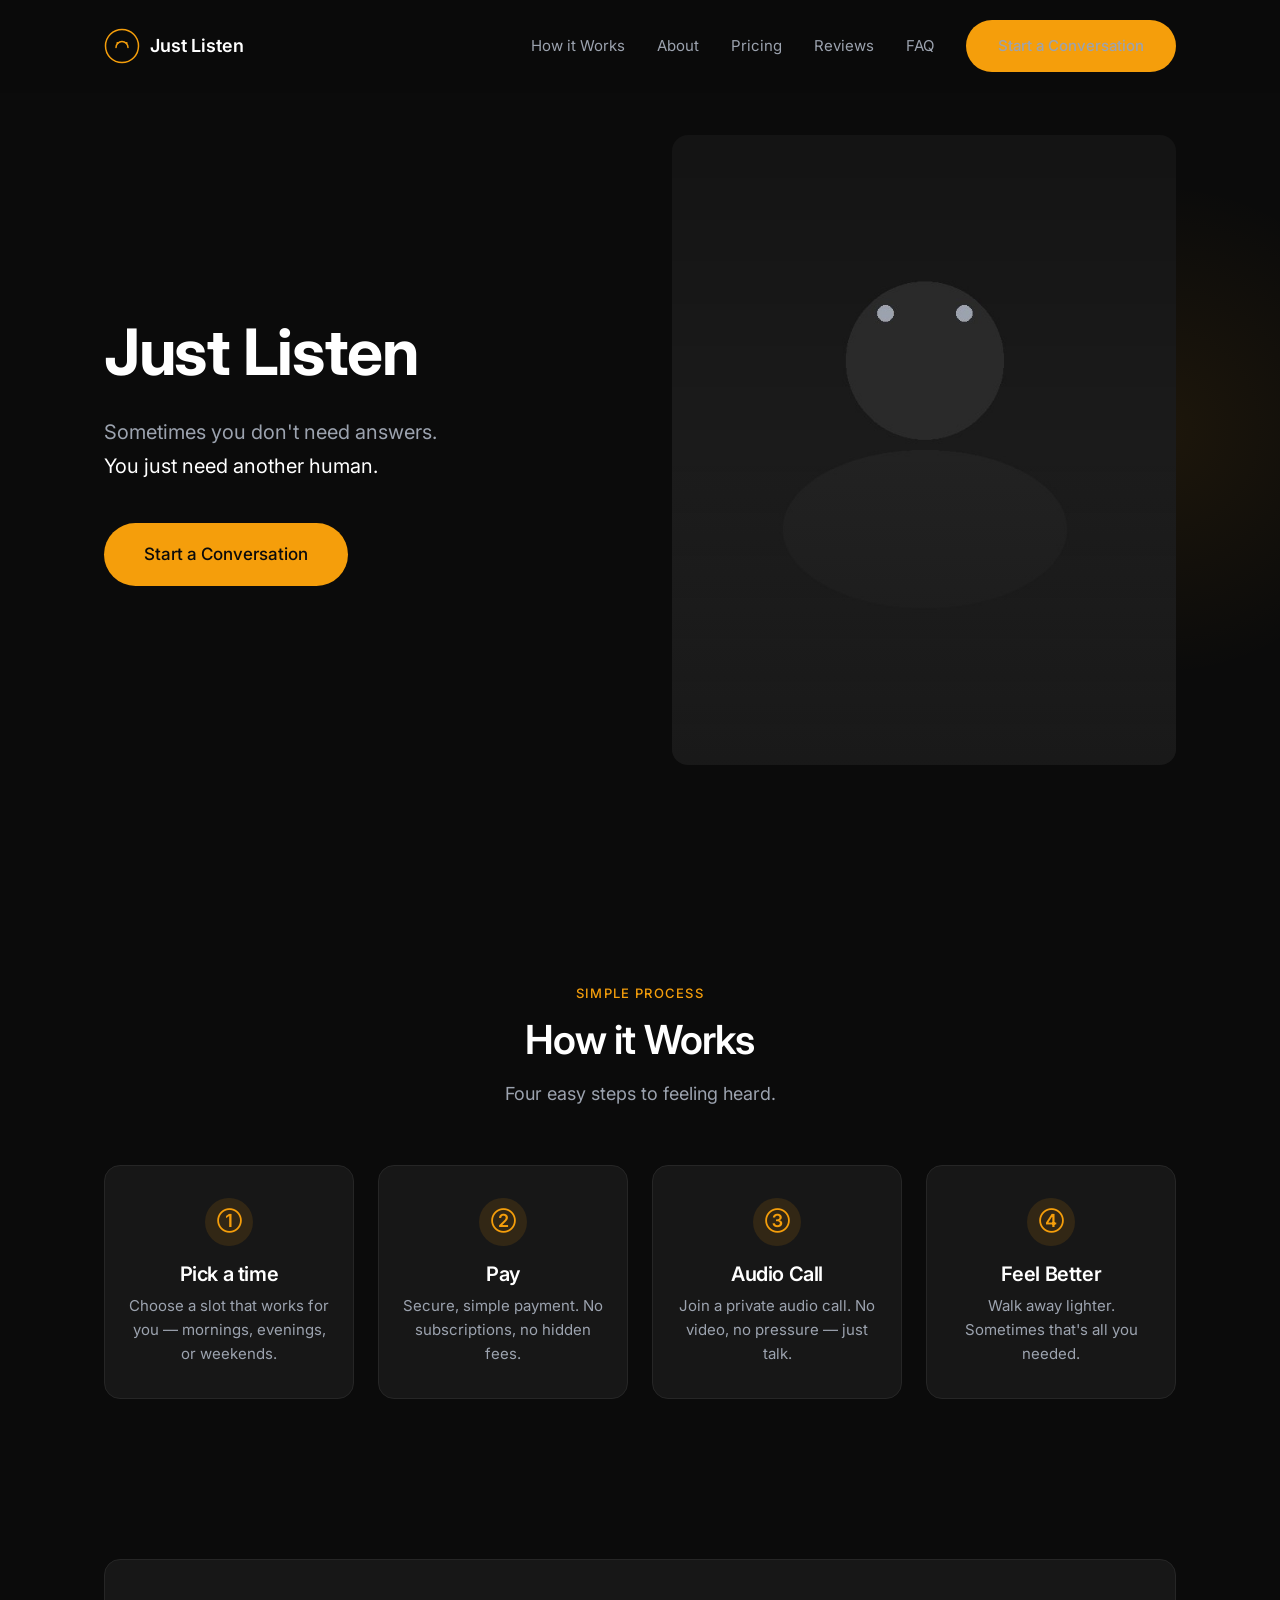
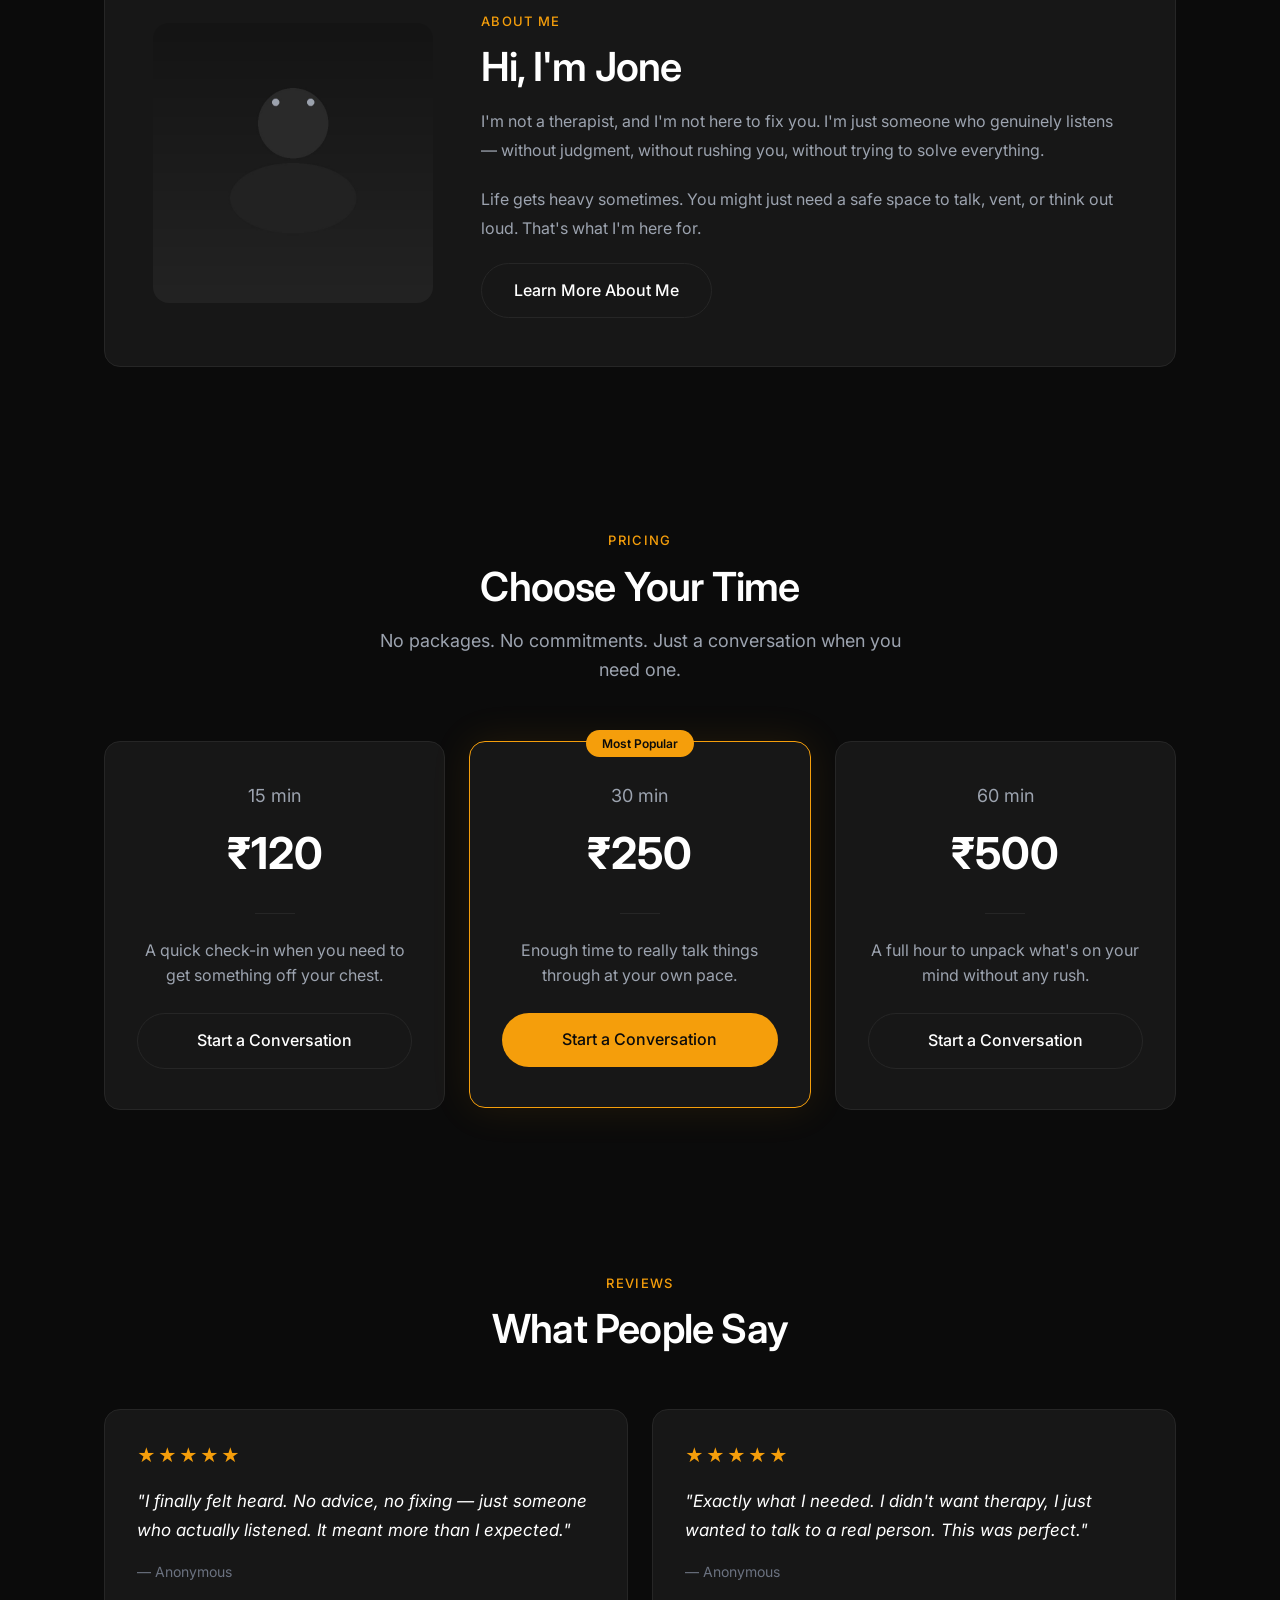
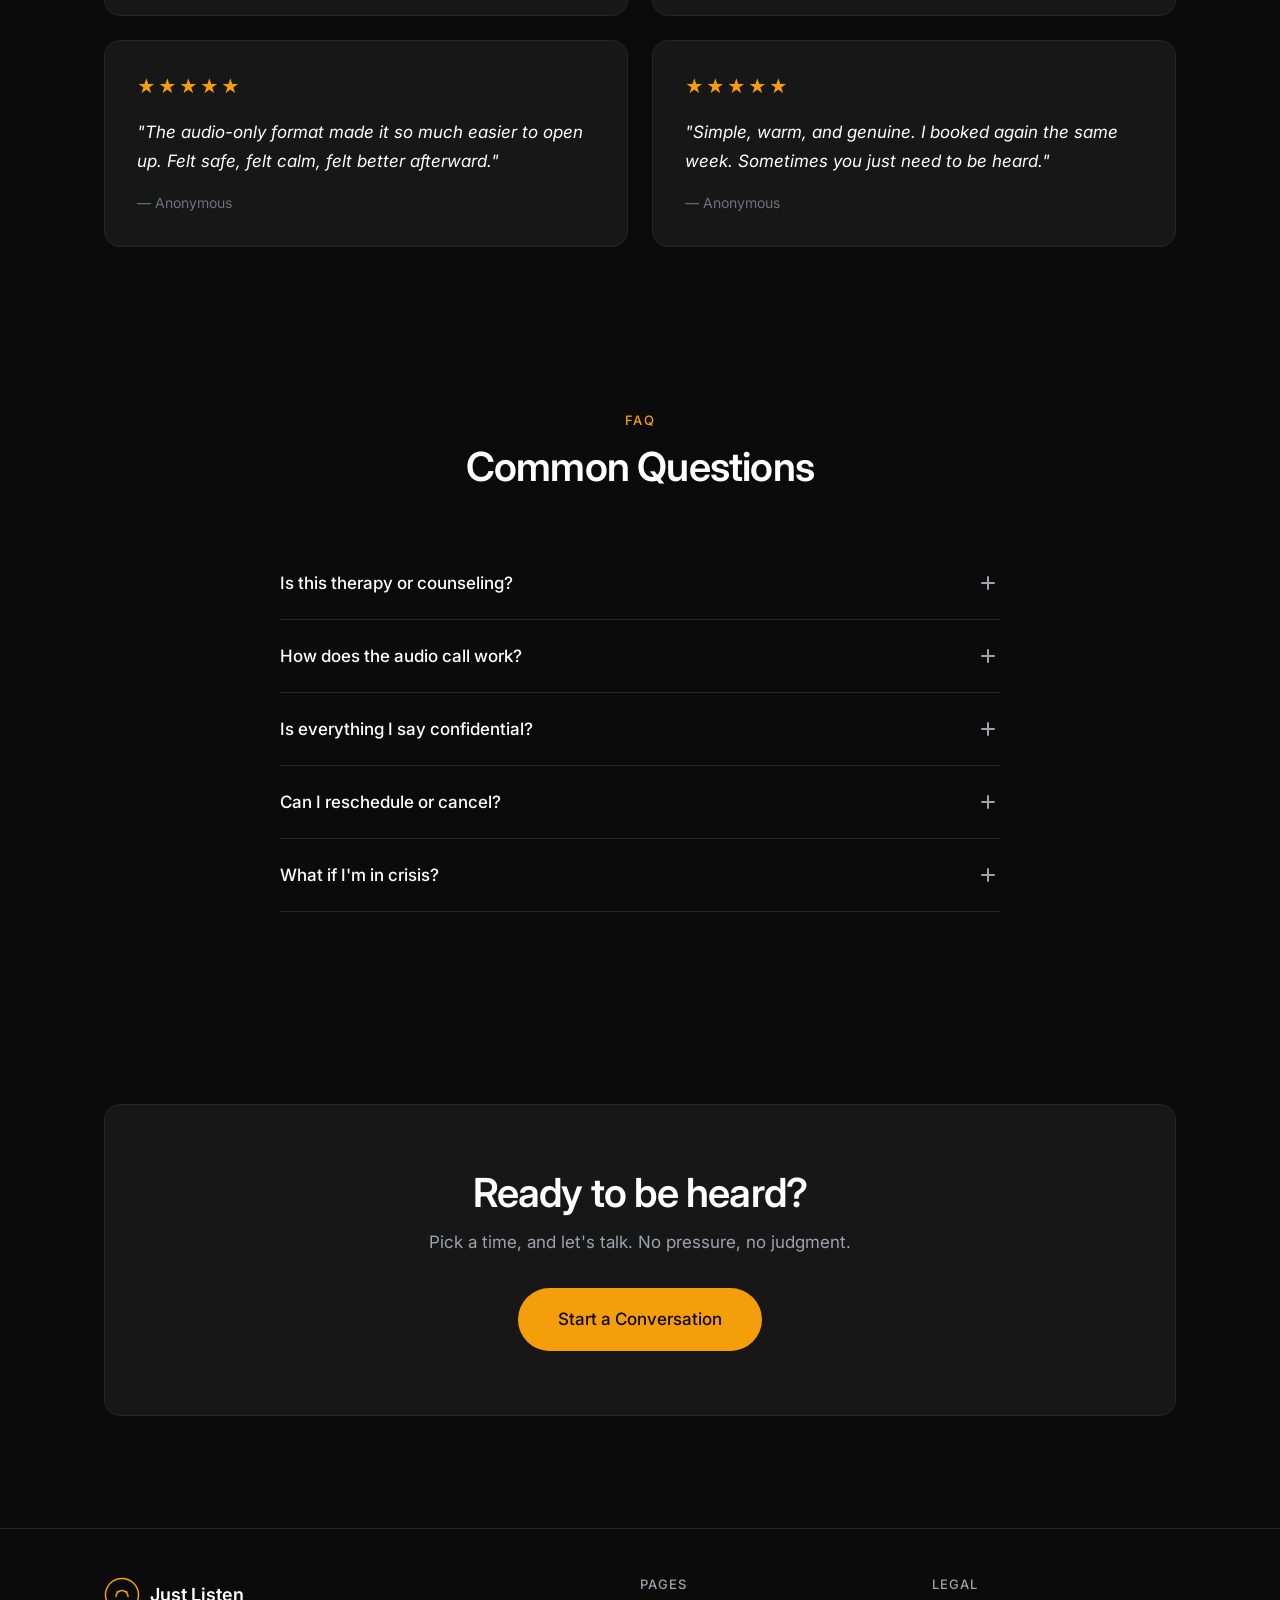
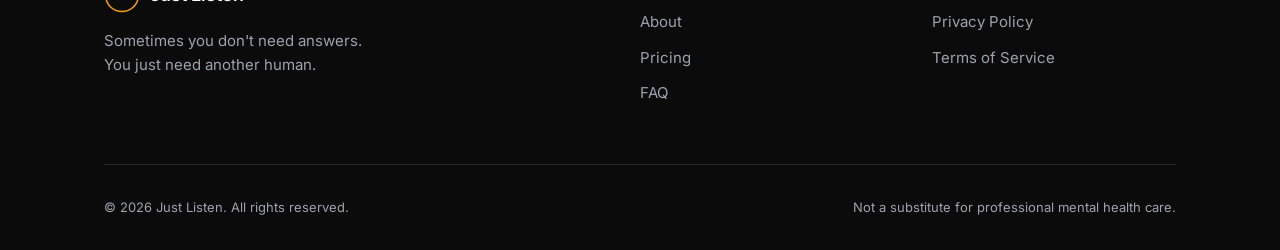
==== index.html @ e8fbe74f "Add files via upload" ====
<!DOCTYPE html>
<html lang="en">
<head>
  <meta charset="UTF-8">
  <meta name="viewport" content="width=device-width, initial-scale=1.0">
  <meta name="description" content="Just Listen — Sometimes you don't need answers. You just need another human. Book a conversation today.">
  <title>Just Listen — Start a Conversation</title>
  <link rel="icon" href="favicon.ico" type="image/x-icon">
  <link rel="preconnect" href="https://fonts.googleapis.com">
  <link rel="preconnect" href="https://fonts.gstatic.com" crossorigin>
  <link href="https://fonts.googleapis.com/css2?family=Inter:wght@400;500;600;700&display=swap" rel="stylesheet">
  <link rel="stylesheet" href="css/style.css">
  <link rel="stylesheet" href="css/mobile.css">
</head>
<body>

  <!-- Header -->
  <header class="site-header">
    <div class="container header-inner">
      <a href="index.html" class="logo">
        <img src="images/logo.svg" alt="Just Listen logo">
        Just Listen
      </a>
      <button class="nav-toggle" aria-label="Toggle navigation">
        <span></span>
        <span></span>
        <span></span>
      </button>
      <nav class="nav-links">
        <a href="#how-it-works">How it Works</a>
        <a href="#about">About</a>
        <a href="#pricing">Pricing</a>
        <a href="#reviews">Reviews</a>
        <a href="#faq">FAQ</a>
        <a href="#pricing" class="btn btn-primary">Start a Conversation</a>
      </nav>
    </div>
  </header>
  <div class="nav-overlay"></div>

  <!-- Hero -->
  <section class="hero">
    <div class="hero-glow"></div>
    <div class="container hero-inner">
      <div class="hero-content">
        <h1>Just Listen</h1>
        <p class="hero-tagline">
          Sometimes you don't need answers.<br>
          <em>You just need another human.</em>
        </p>
        <a href="#pricing" class="btn btn-primary btn-lg">Start a Conversation</a>
      </div>
      <div class="hero-image">
        <img src="images/hero.jpg" alt="Jone — ready to listen" onerror="this.src='images/hero.svg'">
      </div>
    </div>
  </section>

  <!-- How It Works -->
  <section id="how-it-works">
    <div class="container">
      <div class="section-header">
        <span class="section-label">Simple Process</span>
        <h2>How it Works</h2>
        <p class="section-subtitle">Four easy steps to feeling heard.</p>
      </div>
      <div class="steps">
        <div class="step">
          <div class="step-number">①</div>
          <h3>Pick a time</h3>
          <p>Choose a slot that works for you — mornings, evenings, or weekends.</p>
        </div>
        <div class="step-arrow">↓</div>
        <div class="step">
          <div class="step-number">②</div>
          <h3>Pay</h3>
          <p>Secure, simple payment. No subscriptions, no hidden fees.</p>
        </div>
        <div class="step-arrow">↓</div>
        <div class="step">
          <div class="step-number">③</div>
          <h3>Audio Call</h3>
          <p>Join a private audio call. No video, no pressure — just talk.</p>
        </div>
        <div class="step-arrow">↓</div>
        <div class="step">
          <div class="step-number">④</div>
          <h3>Feel Better</h3>
          <p>Walk away lighter. Sometimes that's all you needed.</p>
        </div>
      </div>
    </div>
  </section>

  <!-- About -->
  <section id="about">
    <div class="container">
      <div class="about-preview">
        <div class="about-photo">
          <img src="images/hero.jpg" alt="Jone" onerror="this.src='images/hero.svg'">
        </div>
        <div class="about-text">
          <span class="section-label">About Me</span>
          <h2>Hi, I'm Jone</h2>
          <p>I'm not a therapist, and I'm not here to fix you. I'm just someone who genuinely listens — without judgment, without rushing you, without trying to solve everything.</p>
          <p>Life gets heavy sometimes. You might just need a safe space to talk, vent, or think out loud. That's what I'm here for.</p>
          <a href="about.html" class="btn btn-outline">Learn More About Me</a>
        </div>
      </div>
    </div>
  </section>

  <!-- Pricing -->
  <section id="pricing">
    <div class="container">
      <div class="section-header">
        <span class="section-label">Pricing</span>
        <h2>Choose Your Time</h2>
        <p class="section-subtitle">No packages. No commitments. Just a conversation when you need one.</p>
      </div>
      <div class="pricing-grid">
        <div class="pricing-card">
          <p class="pricing-duration">15 min</p>
          <p class="pricing-amount">₹120</p>
          <div class="pricing-divider"></div>
          <p>A quick check-in when you need to get something off your chest.</p>
          <a href="#" class="btn btn-outline">Start a Conversation</a>
        </div>
        <div class="pricing-card featured">
          <span class="pricing-badge">Most Popular</span>
          <p class="pricing-duration">30 min</p>
          <p class="pricing-amount">₹250</p>
          <div class="pricing-divider"></div>
          <p>Enough time to really talk things through at your own pace.</p>
          <a href="#" class="btn btn-primary">Start a Conversation</a>
        </div>
        <div class="pricing-card">
          <p class="pricing-duration">60 min</p>
          <p class="pricing-amount">₹500</p>
          <div class="pricing-divider"></div>
          <p>A full hour to unpack what's on your mind without any rush.</p>
          <a href="#" class="btn btn-outline">Start a Conversation</a>
        </div>
      </div>
    </div>
  </section>

  <!-- Reviews -->
  <section id="reviews">
    <div class="container">
      <div class="section-header">
        <span class="section-label">Reviews</span>
        <h2>What People Say</h2>
      </div>
      <div class="reviews-grid">
        <div class="review-card">
          <div class="review-stars">★★★★★</div>
          <p class="review-text">"I finally felt heard. No advice, no fixing — just someone who actually listened. It meant more than I expected."</p>
          <p class="review-author">— Anonymous</p>
        </div>
        <div class="review-card">
          <div class="review-stars">★★★★★</div>
          <p class="review-text">"Exactly what I needed. I didn't want therapy, I just wanted to talk to a real person. This was perfect."</p>
          <p class="review-author">— Anonymous</p>
        </div>
        <div class="review-card">
          <div class="review-stars">★★★★★</div>
          <p class="review-text">"The audio-only format made it so much easier to open up. Felt safe, felt calm, felt better afterward."</p>
          <p class="review-author">— Anonymous</p>
        </div>
        <div class="review-card">
          <div class="review-stars">★★★★★</div>
          <p class="review-text">"Simple, warm, and genuine. I booked again the same week. Sometimes you just need to be heard."</p>
          <p class="review-author">— Anonymous</p>
        </div>
      </div>
    </div>
  </section>

  <!-- FAQ -->
  <section id="faq">
    <div class="container">
      <div class="section-header">
        <span class="section-label">FAQ</span>
        <h2>Common Questions</h2>
      </div>
      <div class="faq-list">
        <div class="faq-item">
          <button class="faq-question" aria-expanded="false">
            Is this therapy or counseling?
            <span class="faq-icon"></span>
          </button>
          <div class="faq-answer">
            <div class="faq-answer-inner">
              No. Just Listen is a listening service — not therapy, not counseling, and not medical advice. I'm here to listen, not to diagnose or treat.
            </div>
          </div>
        </div>
        <div class="faq-item">
          <button class="faq-question" aria-expanded="false">
            How does the audio call work?
            <span class="faq-icon"></span>
          </button>
          <div class="faq-answer">
            <div class="faq-answer-inner">
              After you book and pay, you'll receive a link to join a private audio call at your scheduled time. No video required — just your voice and mine.
            </div>
          </div>
        </div>
        <div class="faq-item">
          <button class="faq-question" aria-expanded="false">
            Is everything I say confidential?
            <span class="faq-icon"></span>
          </button>
          <div class="faq-answer">
            <div class="faq-answer-inner">
              Yes. What you share stays between us. I don't record calls, and I don't share anything you tell me with anyone else.
            </div>
          </div>
        </div>
        <div class="faq-item">
          <button class="faq-question" aria-expanded="false">
            Can I reschedule or cancel?
            <span class="faq-icon"></span>
          </button>
          <div class="faq-answer">
            <div class="faq-answer-inner">
              You can reschedule up to 24 hours before your session at no charge. Cancellations within 24 hours are non-refundable.
            </div>
          </div>
        </div>
        <div class="faq-item">
          <button class="faq-question" aria-expanded="false">
            What if I'm in crisis?
            <span class="faq-icon"></span>
          </button>
          <div class="faq-answer">
            <div class="faq-answer-inner">
              Just Listen is not a crisis service. If you're in immediate danger or experiencing a mental health emergency, please contact your local emergency services or a crisis helpline like iCall (+91 9152987821) or Vandrevala Foundation (+91 1860 2662 345).
            </div>
          </div>
        </div>
      </div>
    </div>
  </section>

  <!-- CTA -->
  <section>
    <div class="container">
      <div class="cta-banner">
        <h2>Ready to be heard?</h2>
        <p>Pick a time, and let's talk. No pressure, no judgment.</p>
        <a href="#pricing" class="btn btn-primary btn-lg">Start a Conversation</a>
      </div>
    </div>
  </section>

  <!-- Footer -->
  <footer class="site-footer">
    <div class="container">
      <div class="footer-inner">
        <div class="footer-brand">
          <a href="index.html" class="logo">
            <img src="images/logo.svg" alt="Just Listen logo">
            Just Listen
          </a>
          <p>Sometimes you don't need answers. You just need another human.</p>
        </div>
        <div class="footer-links">
          <h4>Pages</h4>
          <ul>
            <li><a href="about.html">About</a></li>
            <li><a href="#pricing">Pricing</a></li>
            <li><a href="#faq">FAQ</a></li>
          </ul>
        </div>
        <div class="footer-links">
          <h4>Legal</h4>
          <ul>
            <li><a href="privacy.html">Privacy Policy</a></li>
            <li><a href="terms.html">Terms of Service</a></li>
          </ul>
        </div>
      </div>
      <div class="footer-bottom">
        <p>&copy; 2026 Just Listen. All rights reserved.</p>
        <p>Not a substitute for professional mental health care.</p>
      </div>
    </div>
  </footer>

  <script src="js/app.js"></script>
</body>
</html>
---- css/style.css ----
/* =============================================
   Just Listen — Main Stylesheet
   ============================================= */

:root {
  --bg: #0B0B0B;
  --card: #171717;
  --primary: #F59E0B;
  --primary-hover: #D97706;
  --white: #FFFFFF;
  --gray: #9CA3AF;
  --gray-dark: #6B7280;
  --border: #262626;
  --radius: 16px;
  --radius-sm: 10px;
  --transition: 0.25s ease;
  --max-width: 1120px;
  --font: 'Inter', -apple-system, BlinkMacSystemFont, 'Segoe UI', sans-serif;
}

*, *::before, *::after {
  box-sizing: border-box;
  margin: 0;
  padding: 0;
}

html {
  scroll-behavior: smooth;
  font-size: 16px;
}

body {
  font-family: var(--font);
  background-color: var(--bg);
  color: var(--white);
  line-height: 1.6;
  -webkit-font-smoothing: antialiased;
}

img {
  max-width: 100%;
  display: block;
}

a {
  color: inherit;
  text-decoration: none;
}

ul {
  list-style: none;
}

/* ---- Typography ---- */

h1, h2, h3, h4 {
  line-height: 1.2;
  font-weight: 600;
  letter-spacing: -0.02em;
}

h1 {
  font-size: clamp(2.5rem, 6vw, 4rem);
  font-weight: 700;
}

h2 {
  font-size: clamp(1.75rem, 4vw, 2.5rem);
  margin-bottom: 1rem;
}

h3 {
  font-size: 1.25rem;
}

p {
  color: var(--gray);
}

.section-subtitle {
  color: var(--gray);
  font-size: 1.125rem;
  max-width: 540px;
  margin: 0 auto;
}

/* ---- Layout ---- */

.container {
  width: 100%;
  max-width: var(--max-width);
  margin: 0 auto;
  padding: 0 1.5rem;
}

section {
  padding: 5rem 0;
}

.section-header {
  text-align: center;
  margin-bottom: 3.5rem;
}

.section-label {
  display: inline-block;
  font-size: 0.8125rem;
  font-weight: 500;
  letter-spacing: 0.1em;
  text-transform: uppercase;
  color: var(--primary);
  margin-bottom: 0.75rem;
}

/* ---- Header / Nav ---- */

.site-header {
  position: fixed;
  top: 0;
  left: 0;
  right: 0;
  z-index: 100;
  padding: 1.25rem 0;
  background: rgba(11, 11, 11, 0.85);
  backdrop-filter: blur(12px);
  -webkit-backdrop-filter: blur(12px);
  border-bottom: 1px solid transparent;
  transition: border-color var(--transition);
}

.site-header.scrolled {
  border-bottom-color: var(--border);
}

.header-inner {
  display: flex;
  align-items: center;
  justify-content: space-between;
}

.logo {
  display: flex;
  align-items: center;
  gap: 0.625rem;
  font-weight: 600;
  font-size: 1.125rem;
}

.logo img {
  width: 36px;
  height: 36px;
}

.nav-links {
  display: flex;
  align-items: center;
  gap: 2rem;
}

.nav-links a {
  font-size: 0.9375rem;
  color: var(--gray);
  transition: color var(--transition);
}

.nav-links a:hover {
  color: var(--white);
}

.nav-toggle {
  display: none;
  background: none;
  border: none;
  cursor: pointer;
  padding: 0.25rem;
}

.nav-toggle span {
  display: block;
  width: 22px;
  height: 2px;
  background: var(--white);
  margin: 5px 0;
  transition: var(--transition);
}

/* ---- Buttons ---- */

.btn {
  display: inline-flex;
  align-items: center;
  justify-content: center;
  gap: 0.5rem;
  padding: 0.875rem 2rem;
  font-family: var(--font);
  font-size: 1rem;
  font-weight: 500;
  border: none;
  border-radius: 980px;
  cursor: pointer;
  transition: all var(--transition);
  text-decoration: none;
}

.btn-primary {
  background: var(--primary);
  color: var(--bg);
}

.btn-primary:hover {
  background: var(--primary-hover);
  transform: translateY(-1px);
  box-shadow: 0 8px 24px rgba(245, 158, 11, 0.25);
}

.btn-outline {
  background: transparent;
  color: var(--white);
  border: 1px solid var(--border);
}

.btn-outline:hover {
  border-color: var(--gray);
  background: var(--card);
}

.btn-lg {
  padding: 1.125rem 2.5rem;
  font-size: 1.0625rem;
}

/* ---- Hero ---- */

.hero {
  min-height: 100vh;
  display: flex;
  align-items: center;
  padding-top: 5rem;
  position: relative;
  overflow: hidden;
}

.hero-inner {
  display: grid;
  grid-template-columns: 1fr 1fr;
  gap: 4rem;
  align-items: center;
}

.hero-content {
  max-width: 540px;
}

.hero-tagline {
  font-size: 1.25rem;
  color: var(--gray);
  margin: 1.5rem 0 2.5rem;
  line-height: 1.7;
}

.hero-tagline em {
  color: var(--white);
  font-style: normal;
}

.hero-image {
  position: relative;
  border-radius: var(--radius);
  overflow: hidden;
  aspect-ratio: 4 / 5;
}

.hero-image img {
  width: 100%;
  height: 100%;
  object-fit: cover;
}

.hero-image::after {
  content: '';
  position: absolute;
  inset: 0;
  background: linear-gradient(to top, rgba(11, 11, 11, 0.4) 0%, transparent 50%);
  pointer-events: none;
}

.hero-glow {
  position: absolute;
  top: 20%;
  right: -10%;
  width: 500px;
  height: 500px;
  background: radial-gradient(circle, rgba(245, 158, 11, 0.08) 0%, transparent 70%);
  pointer-events: none;
}

/* ---- How It Works ---- */

.steps {
  display: grid;
  grid-template-columns: repeat(4, 1fr);
  gap: 1.5rem;
  position: relative;
}

.step {
  background: var(--card);
  border: 1px solid var(--border);
  border-radius: var(--radius);
  padding: 2rem 1.5rem;
  text-align: center;
  position: relative;
}

.step-number {
  display: inline-flex;
  align-items: center;
  justify-content: center;
  width: 48px;
  height: 48px;
  background: rgba(245, 158, 11, 0.12);
  color: var(--primary);
  border-radius: 50%;
  font-size: 1.125rem;
  font-weight: 600;
  margin-bottom: 1rem;
}

.step h3 {
  margin-bottom: 0.5rem;
}

.step p {
  font-size: 0.9375rem;
}

.step-arrow {
  display: none;
}

/* ---- About Preview ---- */

.about-preview {
  background: var(--card);
  border: 1px solid var(--border);
  border-radius: var(--radius);
  padding: 3rem;
  display: grid;
  grid-template-columns: 280px 1fr;
  gap: 3rem;
  align-items: center;
}

.about-photo {
  width: 280px;
  height: 280px;
  border-radius: var(--radius);
  overflow: hidden;
  background: #222;
}

.about-photo img {
  width: 100%;
  height: 100%;
  object-fit: cover;
}

.about-text h2 {
  margin-bottom: 1rem;
}

.about-text p {
  margin-bottom: 1.25rem;
  line-height: 1.8;
}

/* ---- Pricing ---- */

.pricing-grid {
  display: grid;
  grid-template-columns: repeat(3, 1fr);
  gap: 1.5rem;
  align-items: start;
}

.pricing-card {
  background: var(--card);
  border: 1px solid var(--border);
  border-radius: var(--radius);
  padding: 2.5rem 2rem;
  text-align: center;
  position: relative;
  transition: border-color var(--transition), transform var(--transition);
}

.pricing-card:hover {
  border-color: #333;
  transform: translateY(-4px);
}

.pricing-card.featured {
  border-color: var(--primary);
  box-shadow: 0 0 40px rgba(245, 158, 11, 0.1);
}

.pricing-badge {
  position: absolute;
  top: -12px;
  left: 50%;
  transform: translateX(-50%);
  background: var(--primary);
  color: var(--bg);
  font-size: 0.75rem;
  font-weight: 600;
  padding: 0.25rem 1rem;
  border-radius: 980px;
  white-space: nowrap;
}

.pricing-duration {
  font-size: 1.125rem;
  color: var(--gray);
  margin-bottom: 0.5rem;
}

.pricing-amount {
  font-size: 2.75rem;
  font-weight: 700;
  color: var(--white);
  margin-bottom: 0.25rem;
}

.pricing-amount span {
  font-size: 1.25rem;
  font-weight: 400;
  color: var(--gray);
}

.pricing-divider {
  width: 40px;
  height: 1px;
  background: var(--border);
  margin: 1.5rem auto;
}

.pricing-card .btn {
  width: 100%;
  margin-top: 1.5rem;
}

/* ---- Reviews ---- */

.reviews-grid {
  display: grid;
  grid-template-columns: repeat(2, 1fr);
  gap: 1.5rem;
}

.review-card {
  background: var(--card);
  border: 1px solid var(--border);
  border-radius: var(--radius);
  padding: 2rem;
}

.review-stars {
  color: var(--primary);
  font-size: 1.125rem;
  letter-spacing: 2px;
  margin-bottom: 1rem;
}

.review-text {
  font-size: 1.0625rem;
  color: var(--white);
  font-style: italic;
  line-height: 1.7;
  margin-bottom: 1rem;
}

.review-author {
  font-size: 0.875rem;
  color: var(--gray-dark);
}

/* ---- FAQ ---- */

.faq-list {
  max-width: 720px;
  margin: 0 auto;
}

.faq-item {
  border-bottom: 1px solid var(--border);
}

.faq-question {
  width: 100%;
  display: flex;
  align-items: center;
  justify-content: space-between;
  gap: 1rem;
  padding: 1.5rem 0;
  background: none;
  border: none;
  color: var(--white);
  font-family: var(--font);
  font-size: 1.0625rem;
  font-weight: 500;
  text-align: left;
  cursor: pointer;
  transition: color var(--transition);
}

.faq-question:hover {
  color: var(--primary);
}

.faq-icon {
  flex-shrink: 0;
  width: 24px;
  height: 24px;
  position: relative;
  transition: transform var(--transition);
}

.faq-icon::before,
.faq-icon::after {
  content: '';
  position: absolute;
  background: var(--gray);
  border-radius: 1px;
  transition: background var(--transition);
}

.faq-icon::before {
  width: 14px;
  height: 2px;
  top: 11px;
  left: 5px;
}

.faq-icon::after {
  width: 2px;
  height: 14px;
  top: 5px;
  left: 11px;
}

.faq-item.active .faq-icon {
  transform: rotate(45deg);
}

.faq-item.active .faq-icon::before,
.faq-item.active .faq-icon::after {
  background: var(--primary);
}

.faq-answer {
  max-height: 0;
  overflow: hidden;
  transition: max-height 0.35s ease, padding 0.35s ease;
}

.faq-answer-inner {
  padding-bottom: 1.5rem;
  color: var(--gray);
  line-height: 1.8;
}

.faq-item.active .faq-answer {
  max-height: 300px;
}

/* ---- Footer ---- */

.site-footer {
  border-top: 1px solid var(--border);
  padding: 3rem 0 2rem;
}

.footer-inner {
  display: grid;
  grid-template-columns: 2fr 1fr 1fr;
  gap: 3rem;
  margin-bottom: 3rem;
}

.footer-brand p {
  margin-top: 1rem;
  max-width: 280px;
  font-size: 0.9375rem;
}

.footer-links h4 {
  font-size: 0.8125rem;
  text-transform: uppercase;
  letter-spacing: 0.08em;
  color: var(--gray);
  margin-bottom: 1rem;
  font-weight: 500;
}

.footer-links ul li {
  margin-bottom: 0.625rem;
}

.footer-links a {
  font-size: 0.9375rem;
  color: var(--gray);
  transition: color var(--transition);
}

.footer-links a:hover {
  color: var(--white);
}

.footer-bottom {
  display: flex;
  align-items: center;
  justify-content: space-between;
  padding-top: 2rem;
  border-top: 1px solid var(--border);
  font-size: 0.8125rem;
  color: var(--gray-dark);
}

/* ---- CTA Banner ---- */

.cta-banner {
  background: var(--card);
  border: 1px solid var(--border);
  border-radius: var(--radius);
  padding: 4rem 3rem;
  text-align: center;
  margin: 2rem 0;
}

.cta-banner h2 {
  margin-bottom: 0.75rem;
}

.cta-banner p {
  margin-bottom: 2rem;
  font-size: 1.0625rem;
}

/* ---- Page (About, Privacy, Terms) ---- */

.page-hero {
  padding: 8rem 0 4rem;
  text-align: center;
}

.page-hero h1 {
  margin-bottom: 1rem;
}

.page-content {
  max-width: 720px;
  margin: 0 auto;
  padding-bottom: 5rem;
}

.page-content h2 {
  font-size: 1.5rem;
  margin: 2.5rem 0 1rem;
  color: var(--white);
}

.page-content p,
.page-content li {
  color: var(--gray);
  line-height: 1.8;
  margin-bottom: 1rem;
}

.page-content ul {
  list-style: disc;
  padding-left: 1.5rem;
  margin-bottom: 1rem;
}

.page-content ul li {
  margin-bottom: 0.5rem;
}
---- css/mobile.css ----
/* =============================================
   Just Listen — Mobile Styles
   ============================================= */

@media (max-width: 900px) {
  .hero-inner {
    grid-template-columns: 1fr;
    gap: 2.5rem;
    text-align: center;
  }

  .hero-content {
    max-width: 100%;
    order: 2;
  }

  .hero-image {
    order: 1;
    max-width: 400px;
    margin: 0 auto;
    aspect-ratio: 1 / 1;
  }

  .hero .btn-lg {
    width: 100%;
  }

  .steps {
    grid-template-columns: 1fr;
    gap: 0;
  }

  .step {
    border-radius: var(--radius-sm);
  }

  .step-arrow {
    display: flex;
    justify-content: center;
    padding: 0.75rem 0;
    color: var(--gray-dark);
    font-size: 1.25rem;
  }

  .about-preview {
    grid-template-columns: 1fr;
    text-align: center;
    padding: 2rem;
  }

  .about-photo {
    width: 200px;
    height: 200px;
    margin: 0 auto;
  }

  .pricing-grid {
    grid-template-columns: 1fr;
    max-width: 400px;
    margin: 0 auto;
  }

  .reviews-grid {
    grid-template-columns: 1fr;
  }

  .footer-inner {
    grid-template-columns: 1fr;
    gap: 2rem;
    text-align: center;
  }

  .footer-brand p {
    margin: 1rem auto 0;
  }

  .footer-bottom {
    flex-direction: column;
    gap: 0.5rem;
    text-align: center;
  }

  .cta-banner {
    padding: 2.5rem 1.5rem;
  }
}

@media (max-width: 768px) {
  .nav-links {
    position: fixed;
    top: 0;
    right: -100%;
    width: 280px;
    height: 100vh;
    background: var(--card);
    border-left: 1px solid var(--border);
    flex-direction: column;
    align-items: flex-start;
    padding: 5rem 2rem 2rem;
    gap: 1.5rem;
    transition: right 0.35s ease;
    z-index: 99;
  }

  .nav-links.open {
    right: 0;
  }

  .nav-links a {
    font-size: 1.0625rem;
    color: var(--white);
  }

  .nav-toggle {
    display: block;
    z-index: 101;
  }

  .nav-toggle.active span:nth-child(1) {
    transform: rotate(45deg) translate(5px, 5px);
  }

  .nav-toggle.active span:nth-child(2) {
    opacity: 0;
  }

  .nav-toggle.active span:nth-child(3) {
    transform: rotate(-45deg) translate(5px, -5px);
  }

  .nav-overlay {
    position: fixed;
    inset: 0;
    background: rgba(0, 0, 0, 0.6);
    z-index: 98;
    opacity: 0;
    pointer-events: none;
    transition: opacity 0.35s ease;
  }

  .nav-overlay.active {
    opacity: 1;
    pointer-events: auto;
  }

  section {
    padding: 3.5rem 0;
  }

  .section-header {
    margin-bottom: 2.5rem;
  }
}

@media (max-width: 480px) {
  h1 {
    font-size: 2.25rem;
  }

  .hero-tagline {
    font-size: 1.0625rem;
  }

  .pricing-amount {
    font-size: 2.25rem;
  }
}
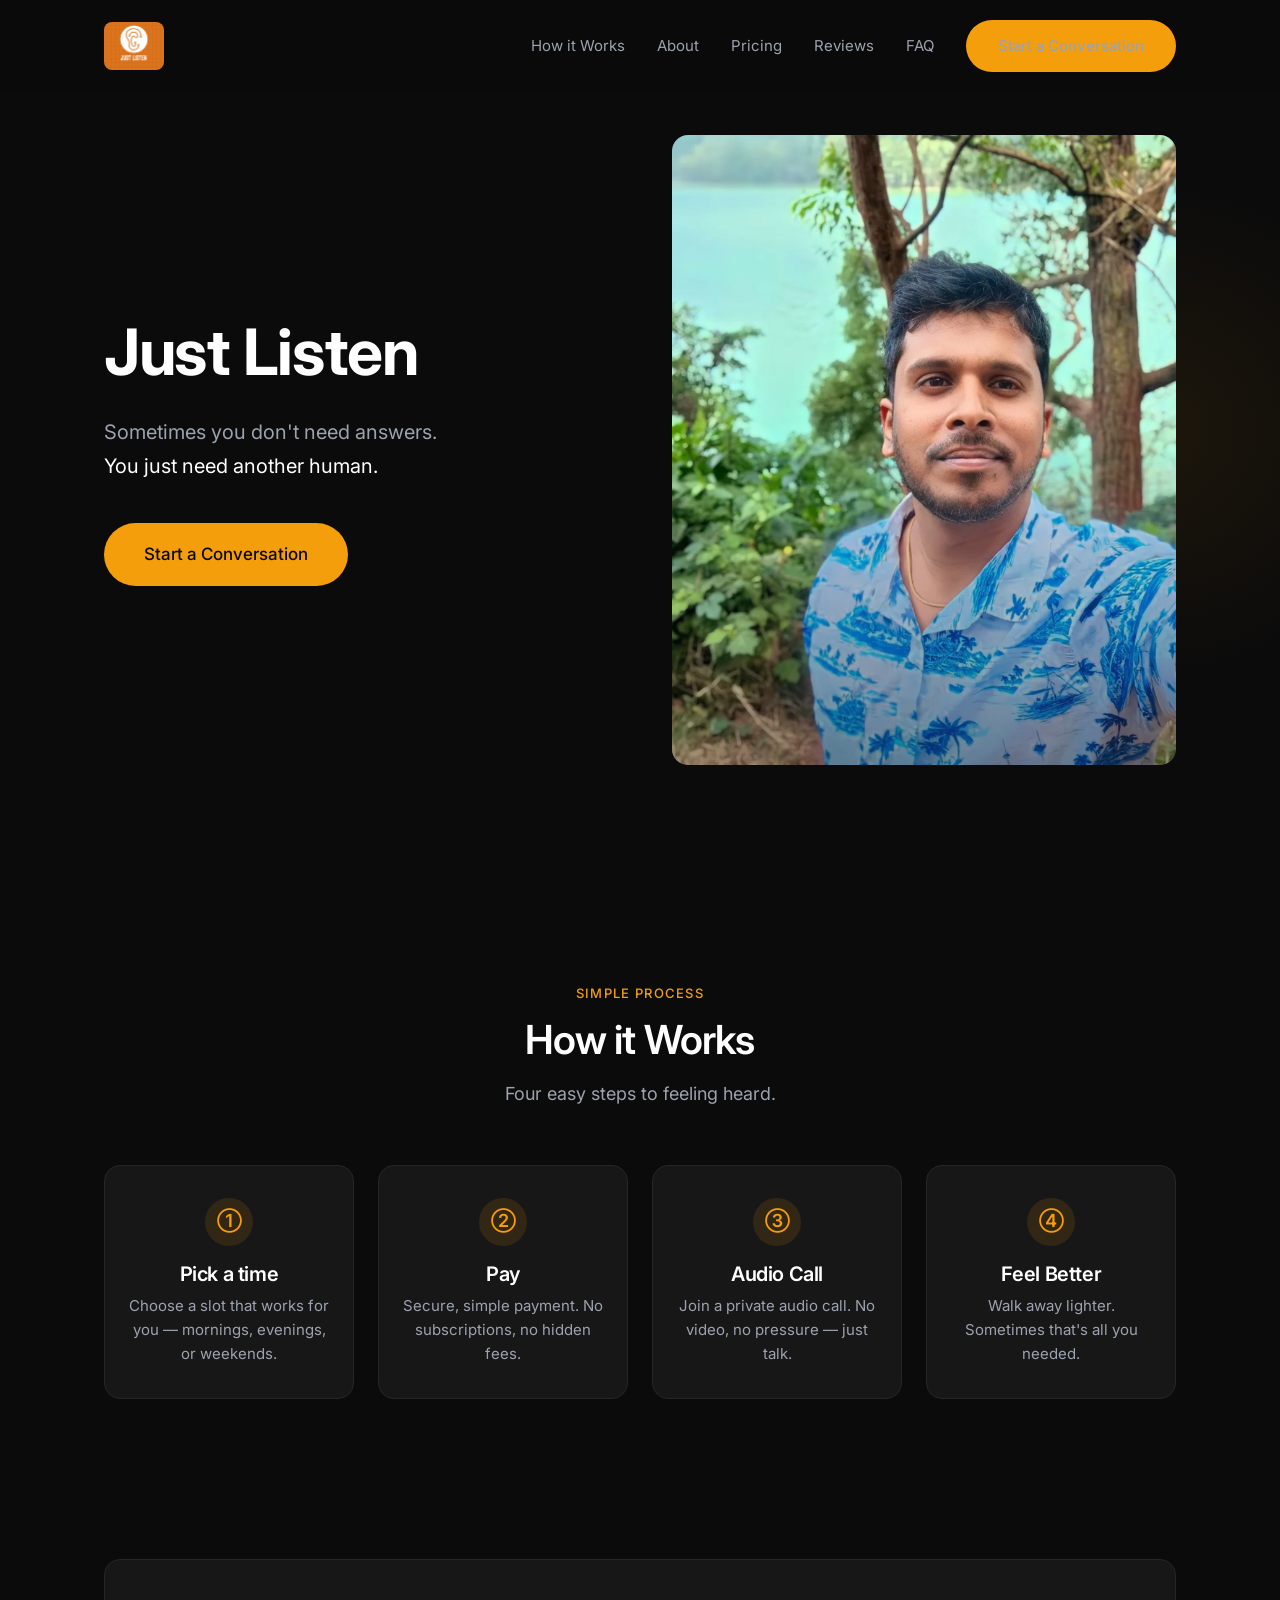
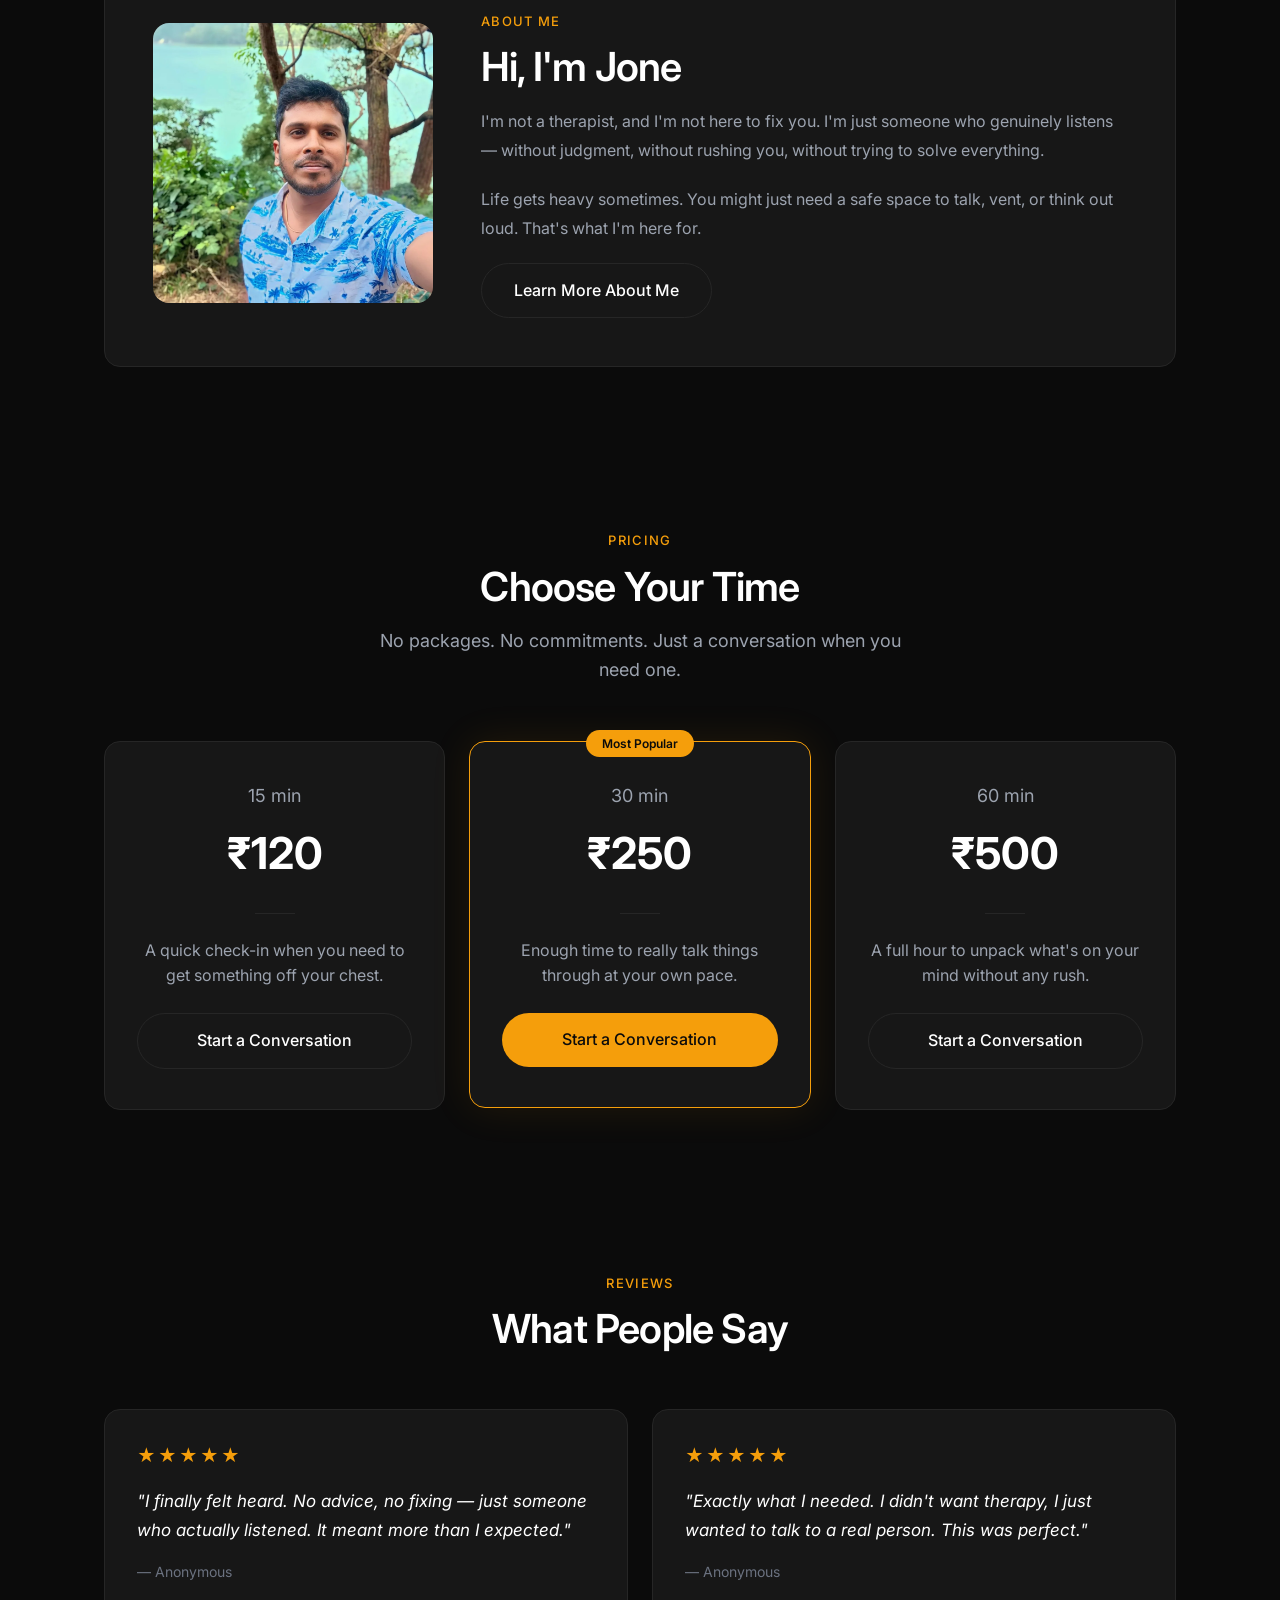
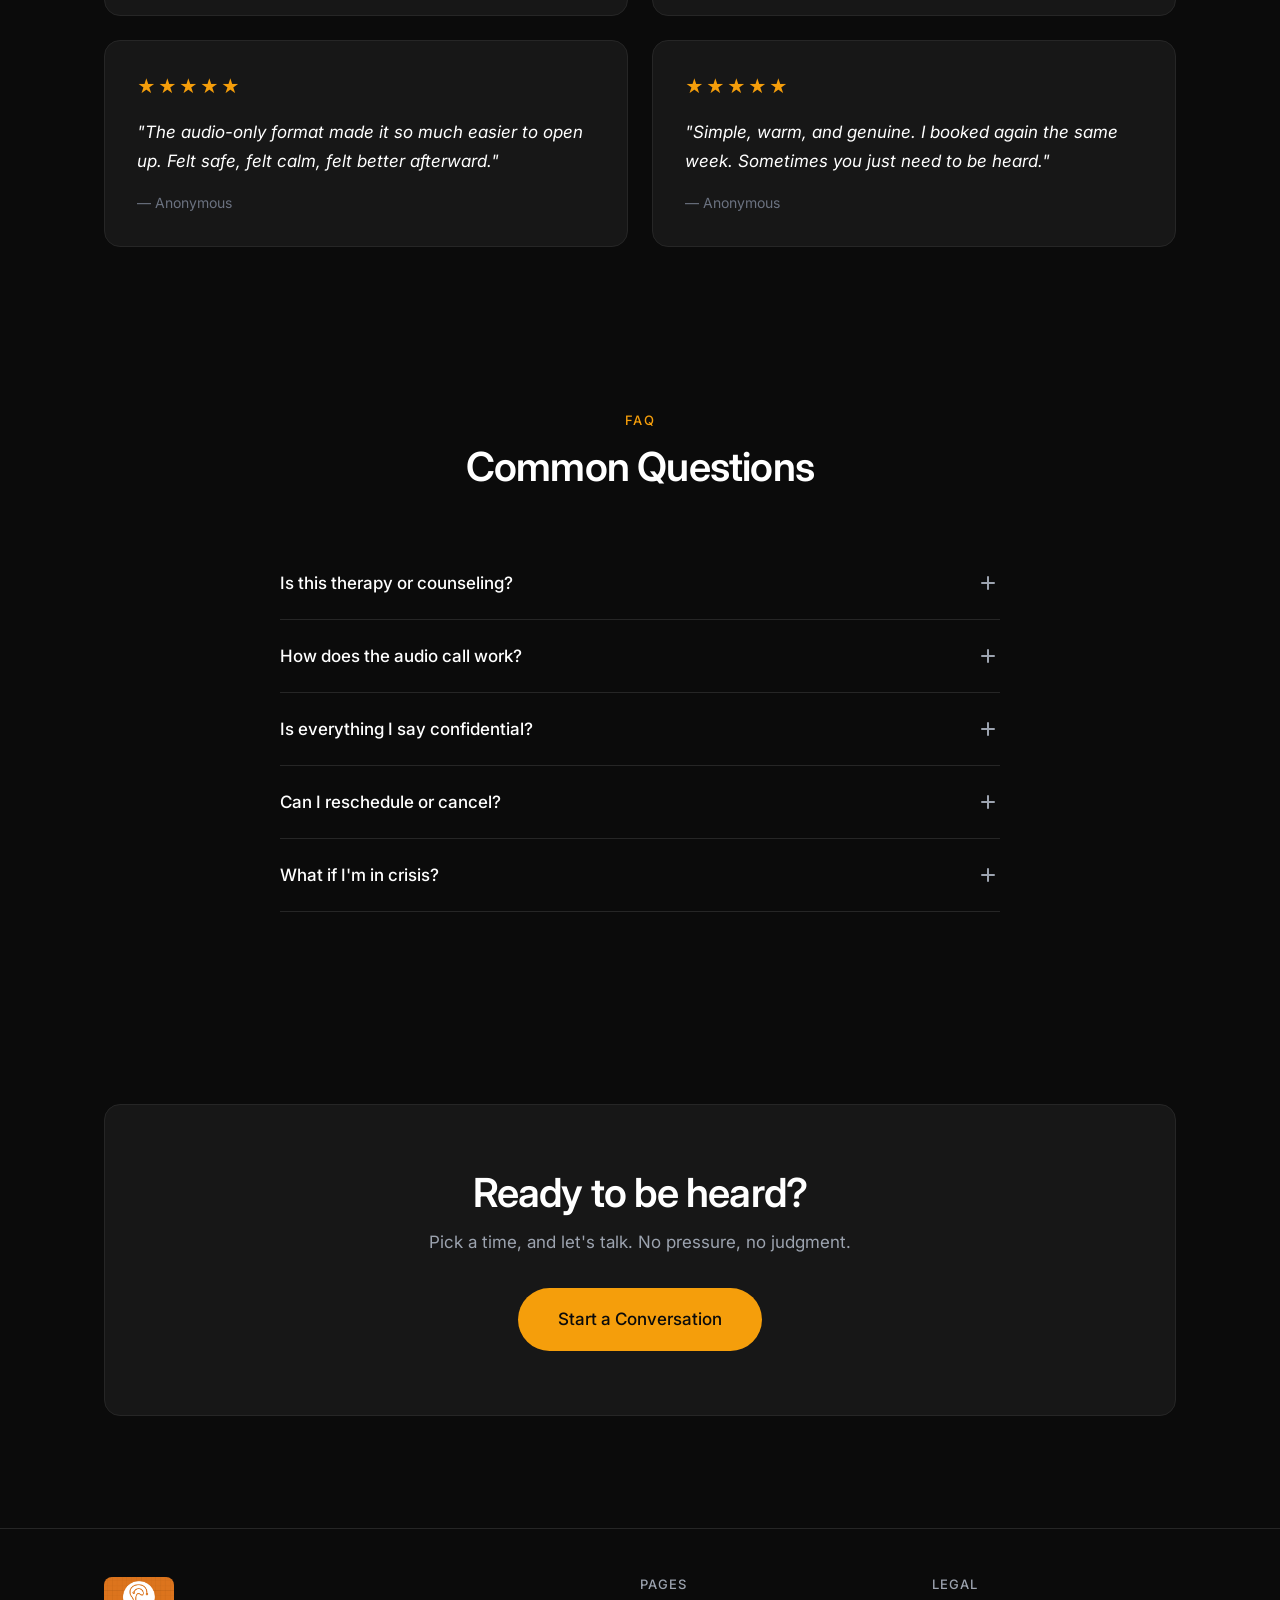
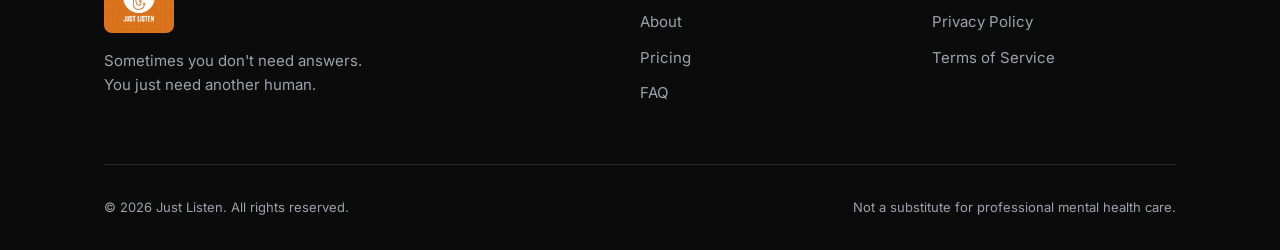
==== commit 79680576: "Add files via upload" ====
--- a/index.html
+++ b/index.html
@@ -5,7 +5,7 @@
   <meta name="viewport" content="width=device-width, initial-scale=1.0">
   <meta name="description" content="Just Listen — Sometimes you don't need answers. You just need another human. Book a conversation today.">
   <title>Just Listen — Start a Conversation</title>
-  <link rel="icon" href="favicon.ico" type="image/x-icon">
+  <link rel="icon" href="images/logo.png" type="image/png">
   <link rel="preconnect" href="https://fonts.googleapis.com">
   <link rel="preconnect" href="https://fonts.gstatic.com" crossorigin>
   <link href="https://fonts.googleapis.com/css2?family=Inter:wght@400;500;600;700&display=swap" rel="stylesheet">
@@ -18,8 +18,7 @@
   <header class="site-header">
     <div class="container header-inner">
       <a href="index.html" class="logo">
-        <img src="images/logo.svg" alt="Just Listen logo">
-        Just Listen
+        <img src="images/logo.png" alt="Just Listen">
       </a>
       <button class="nav-toggle" aria-label="Toggle navigation">
         <span></span>
@@ -51,7 +50,7 @@
         <a href="#pricing" class="btn btn-primary btn-lg">Start a Conversation</a>
       </div>
       <div class="hero-image">
-        <img src="images/hero.jpg" alt="Jone — ready to listen" onerror="this.src='images/hero.svg'">
+        <img src="images/hero.jpg" alt="Jone — ready to listen">
       </div>
     </div>
   </section>
@@ -97,7 +96,7 @@
     <div class="container">
       <div class="about-preview">
         <div class="about-photo">
-          <img src="images/hero.jpg" alt="Jone" onerror="this.src='images/hero.svg'">
+          <img src="images/hero.jpg" alt="Jone">
         </div>
         <div class="about-text">
           <span class="section-label">About Me</span>
@@ -261,8 +260,7 @@
       <div class="footer-inner">
         <div class="footer-brand">
           <a href="index.html" class="logo">
-            <img src="images/logo.svg" alt="Just Listen logo">
-            Just Listen
+            <img src="images/logo.png" alt="Just Listen">
           </a>
           <p>Sometimes you don't need answers. You just need another human.</p>
         </div>
--- a/css/style.css
+++ b/css/style.css
@@ -141,14 +141,12 @@
 .logo {
   display: flex;
   align-items: center;
-  gap: 0.625rem;
-  font-weight: 600;
-  font-size: 1.125rem;
 }
 
 .logo img {
-  width: 36px;
-  height: 36px;
+  height: 48px;
+  width: auto;
+  border-radius: 8px;
 }
 
 .nav-links {
@@ -586,6 +584,10 @@
   margin-bottom: 3rem;
 }
 
+.footer-brand .logo img {
+  height: 56px;
+}
+
 .footer-brand p {
   margin-top: 1rem;
   max-width: 280px;
